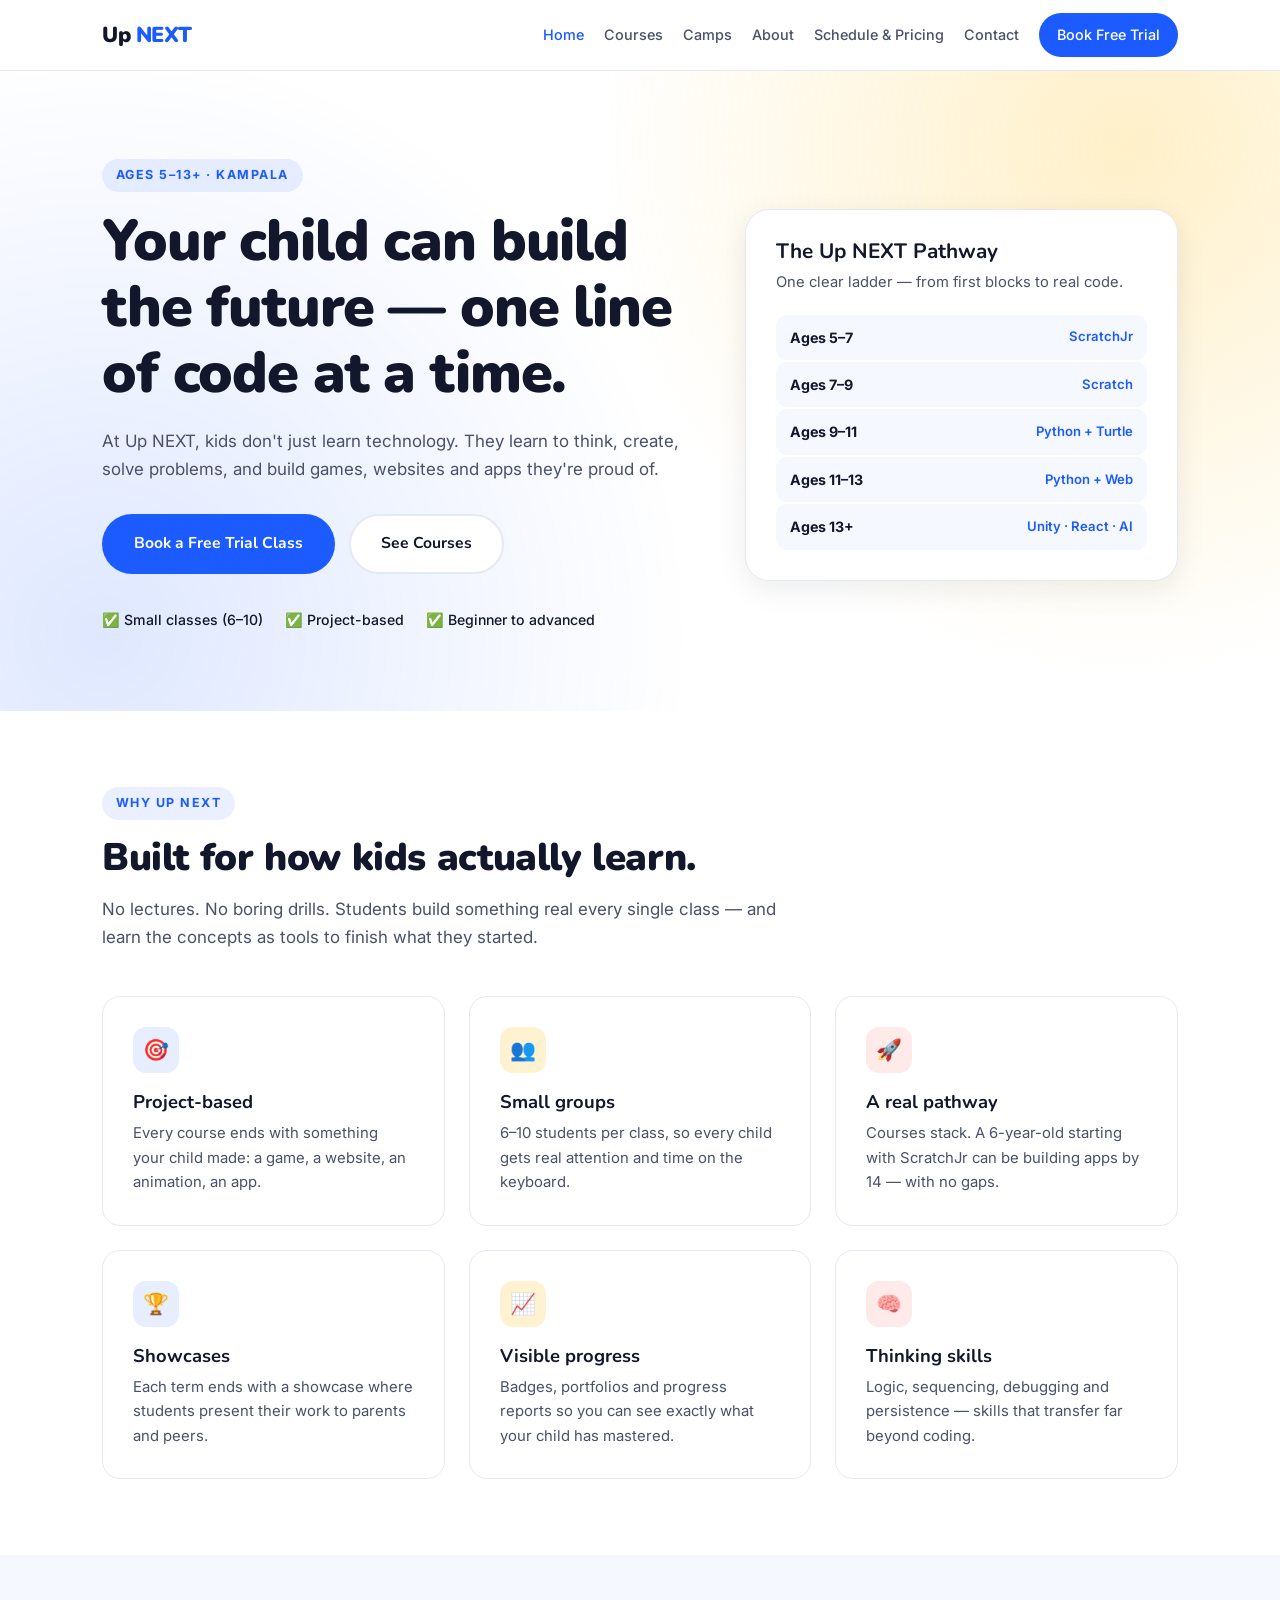
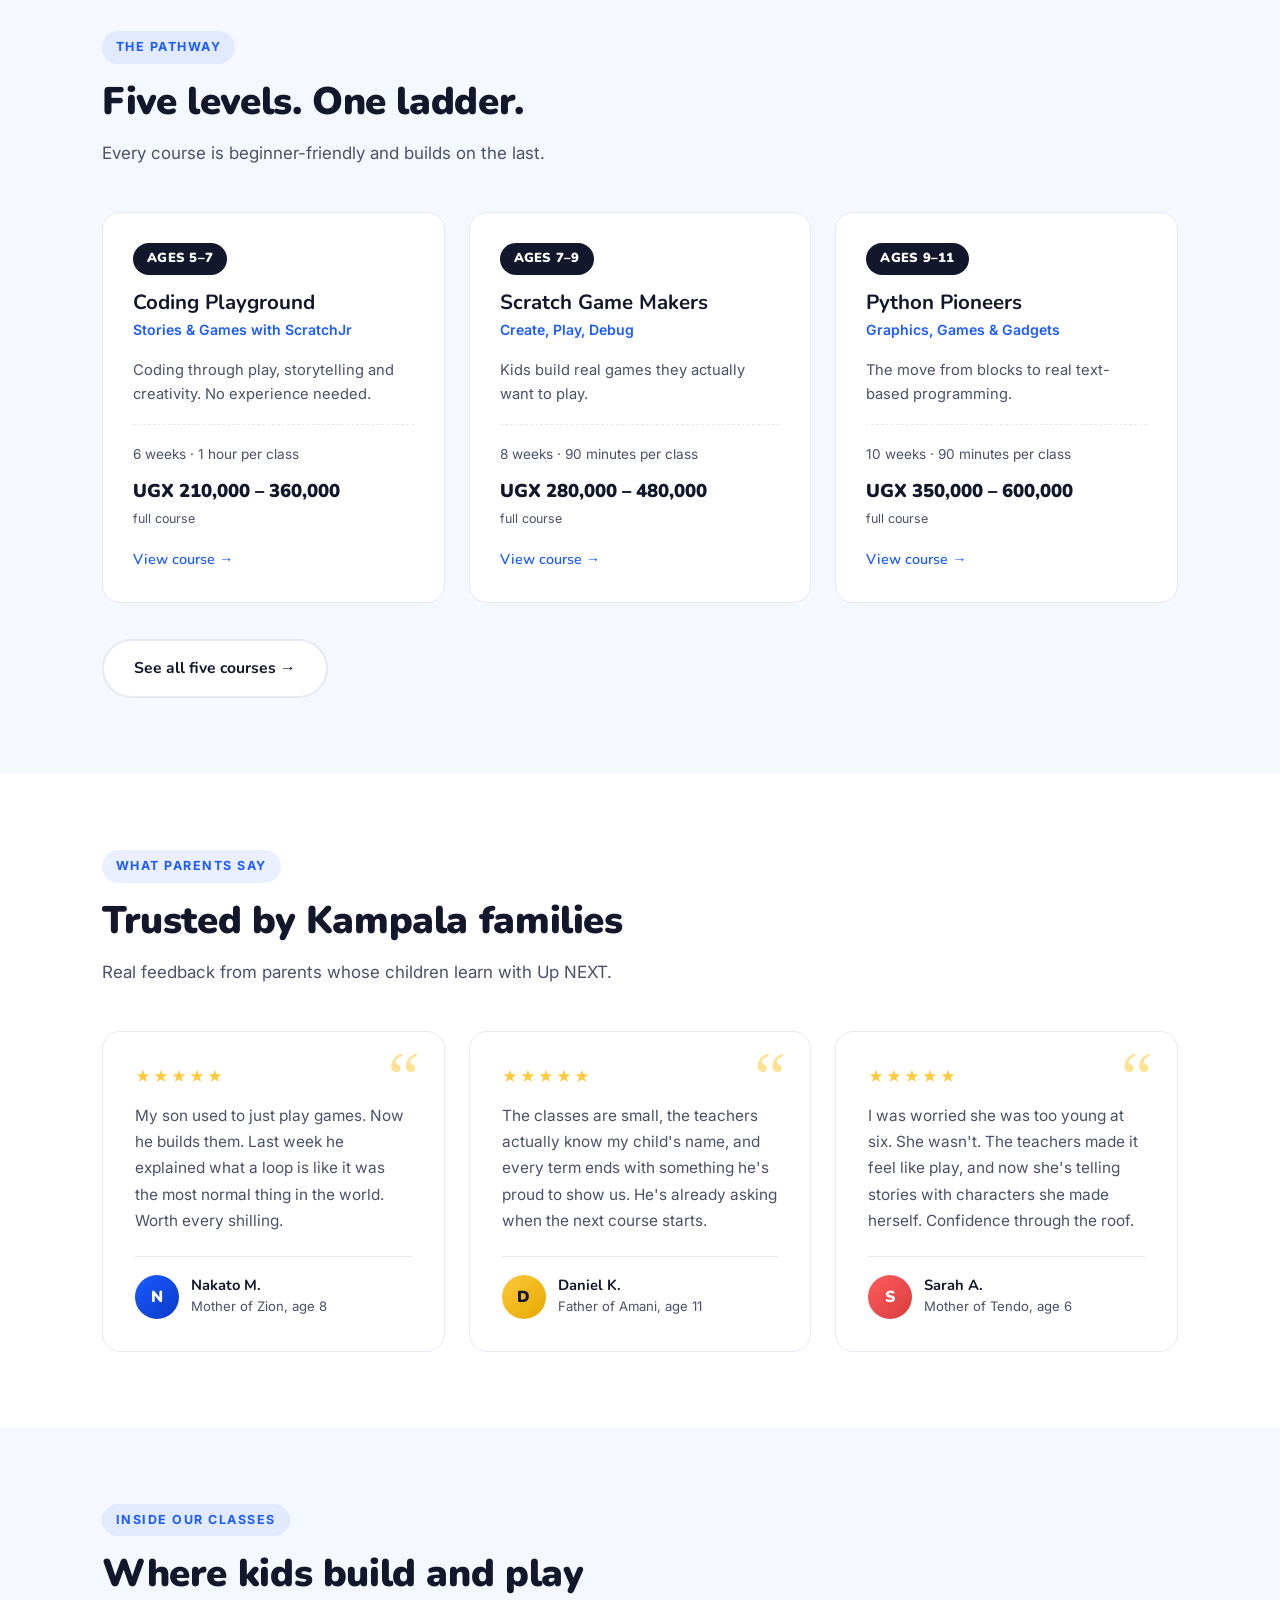
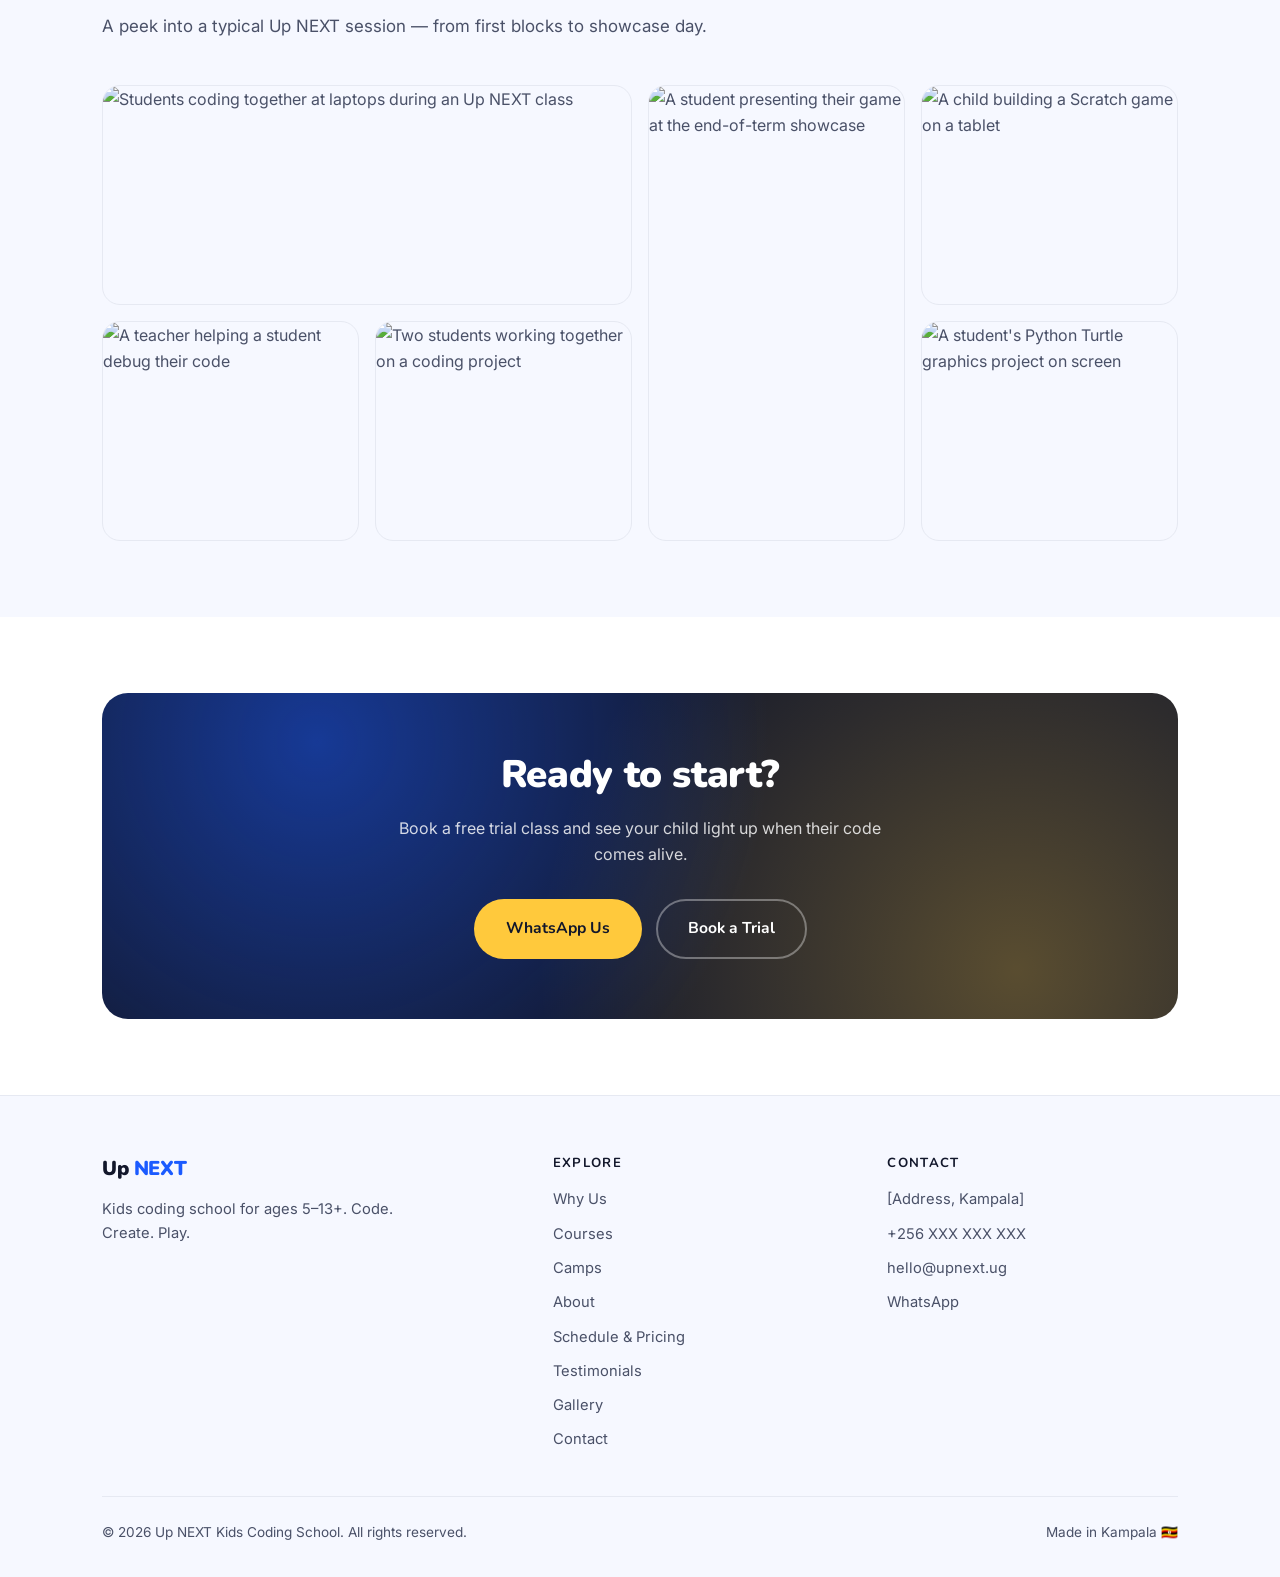
==== index.html @ 72ce0f62 "Initial commit — Up NEXT website" ====
<!DOCTYPE html>
<html lang="en">
<head>
<meta charset="UTF-8" />
<meta name="viewport" content="width=device-width, initial-scale=1.0" />
<title>Up NEXT — Kids Coding School | Code. Create. Play.</title>
<meta name="description" content="Up NEXT teaches kids ages 5–13+ to code. Small classes, project-based learning, from ScratchJr to Python, web and AI. Book a free trial class in Kampala." />
<link rel="canonical" href="https://upnext.ug/" />

<meta property="og:title" content="Up NEXT — Kids Coding School" />
<meta property="og:description" content="Kids ages 5–13+ learn to build games, websites and apps. Small classes. Free trial class." />
<meta property="og:type" content="website" />
<meta property="og:url" content="https://upnext.ug/" />
<meta property="og:image" content="https://upnext.ug/assets/preview.jpg" />

<link rel="preconnect" href="https://fonts.googleapis.com" />
<link rel="preconnect" href="https://fonts.gstatic.com" crossorigin />
<link href="https://fonts.googleapis.com/css2?family=Nunito:wght@400;700;900&family=Inter:wght@400;500;600&display=swap" rel="stylesheet" />
<link rel="stylesheet" href="assets/styles.css" />
</head>
<body>

<header>
  <div class="wrap nav">
    <a href="index.html" class="brand">Up <span>NEXT</span></a>
    <button class="burger" id="burger" aria-label="Menu" aria-expanded="false">
      <span></span><span></span><span></span>
    </button>
    <nav class="nav-links" id="navLinks">
      <a href="index.html">Home</a>
      <a href="courses.html">Courses</a>
      <a href="camps.html">Camps</a>
      <a href="about.html">About</a>
      <a href="schedule.html">Schedule &amp; Pricing</a>
      <a href="contact.html">Contact</a>
      <a href="contact.html" class="nav-cta">Book Free Trial</a>
    </nav>
  </div>
</header>

<!-- ==================== HERO ==================== -->
<div class="hero">
  <div class="wrap hero-grid">
    <div>
      <span class="eyebrow">Ages 5–13+ · Kampala</span>
      <h1>Your child can build the future — one line of code at a time.</h1>
      <p class="lead">
        At Up NEXT, kids don't just learn technology. They learn to think, create,
        solve problems, and build games, websites and apps they're proud of.
      </p>
      <div class="btns">
        <a href="contact.html" class="btn btn-primary">Book a Free Trial Class</a>
        <a href="courses.html" class="btn btn-ghost">See Courses</a>
      </div>
      <div class="hero-badges">
        <div>✅ Small classes (6–10)</div>
        <div>✅ Project-based</div>
        <div>✅ Beginner to advanced</div>
      </div>
    </div>

    <div class="hero-card">
      <h3>The Up NEXT Pathway</h3>
      <p>One clear ladder — from first blocks to real code.</p>
      <ul class="ladder">
        <li><b>Ages 5–7</b> <em>ScratchJr</em></li>
        <li><b>Ages 7–9</b> <em>Scratch</em></li>
        <li><b>Ages 9–11</b> <em>Python + Turtle</em></li>
        <li><b>Ages 11–13</b> <em>Python + Web</em></li>
        <li><b>Ages 13+</b> <em>Unity · React · AI</em></li>
      </ul>
    </div>
  </div>
</div>

<!-- ==================== WHY ==================== -->
<section id="why">
  <div class="wrap">
    <span class="eyebrow">Why Up NEXT</span>
    <h2>Built for how kids actually learn.</h2>
    <p class="lead" style="margin-top:16px">
      No lectures. No boring drills. Students build something real every single class —
      and learn the concepts as tools to finish what they started.
    </p>

    <div class="grid-3">
      <div class="card">
        <div class="icon">🎯</div>
        <h3>Project-based</h3>
        <p>Every course ends with something your child made: a game, a website, an animation, an app.</p>
      </div>
      <div class="card">
        <div class="icon y">👥</div>
        <h3>Small groups</h3>
        <p>6–10 students per class, so every child gets real attention and time on the keyboard.</p>
      </div>
      <div class="card">
        <div class="icon c">🚀</div>
        <h3>A real pathway</h3>
        <p>Courses stack. A 6-year-old starting with ScratchJr can be building apps by 14 — with no gaps.</p>
      </div>
      <div class="card">
        <div class="icon">🏆</div>
        <h3>Showcases</h3>
        <p>Each term ends with a showcase where students present their work to parents and peers.</p>
      </div>
      <div class="card">
        <div class="icon y">📈</div>
        <h3>Visible progress</h3>
        <p>Badges, portfolios and progress reports so you can see exactly what your child has mastered.</p>
      </div>
      <div class="card">
        <div class="icon c">🧠</div>
        <h3>Thinking skills</h3>
        <p>Logic, sequencing, debugging and persistence — skills that transfer far beyond coding.</p>
      </div>
    </div>
  </div>
</section>

<!-- ==================== PATHWAY PREVIEW ==================== -->
<section class="soft">
  <div class="wrap">
    <span class="eyebrow">The Pathway</span>
    <h2>Five levels. One ladder.</h2>
    <p class="lead" style="margin-top:16px">
      Every course is beginner-friendly and builds on the last.
    </p>

    <div class="grid-3">
      <div class="course">
        <span class="age-tag">AGES 5–7</span>
        <h3>Coding Playground</h3>
        <p class="sub">Stories &amp; Games with ScratchJr</p>
        <p style="font-size:.92rem">Coding through play, storytelling and creativity. No experience needed.</p>
        <div class="meta">
          6 weeks · 1 hour per class
          <div class="price">UGX 210,000 – 360,000 <small>full course</small></div>
        </div>
        <a href="courses/coding-playground.html" class="course-link">View course →</a>
      </div>

      <div class="course">
        <span class="age-tag">AGES 7–9</span>
        <h3>Scratch Game Makers</h3>
        <p class="sub">Create, Play, Debug</p>
        <p style="font-size:.92rem">Kids build real games they actually want to play.</p>
        <div class="meta">
          8 weeks · 90 minutes per class
          <div class="price">UGX 280,000 – 480,000 <small>full course</small></div>
        </div>
        <a href="courses/scratch-game-makers.html" class="course-link">View course →</a>
      </div>

      <div class="course">
        <span class="age-tag">AGES 9–11</span>
        <h3>Python Pioneers</h3>
        <p class="sub">Graphics, Games &amp; Gadgets</p>
        <p style="font-size:.92rem">The move from blocks to real text-based programming.</p>
        <div class="meta">
          10 weeks · 90 minutes per class
          <div class="price">UGX 350,000 – 600,000 <small>full course</small></div>
        </div>
        <a href="courses/python-pioneers.html" class="course-link">View course →</a>
      </div>
    </div>

    <p style="margin-top:36px">
      <a href="courses.html" class="btn btn-ghost">See all five courses →</a>
    </p>
  </div>
</section>

<!-- ==================== TESTIMONIALS ==================== -->
<section id="testimonials">
  <div class="wrap">
    <span class="eyebrow">What parents say</span>
    <h2>Trusted by Kampala families</h2>
    <p class="lead" style="margin-top:16px">
      Real feedback from parents whose children learn with Up NEXT.
    </p>

    <div class="testimonials-grid">

      <div class="testimonial">
        <div class="stars">★★★★★</div>
        <blockquote>
          My son used to just play games. Now he builds them. Last week he
          explained what a loop is like it was the most normal thing in the
          world. Worth every shilling.
        </blockquote>
        <div class="testimonial-author">
          <div class="author-avatar">N</div>
          <div>
            <div class="author-name">Nakato M.</div>
            <div class="author-role">Mother of Zion, age 8</div>
          </div>
        </div>
      </div>

      <div class="testimonial">
        <div class="stars">★★★★★</div>
        <blockquote>
          The classes are small, the teachers actually know my child's name,
          and every term ends with something he's proud to show us. He's
          already asking when the next course starts.
        </blockquote>
        <div class="testimonial-author">
          <div class="author-avatar y">D</div>
          <div>
            <div class="author-name">Daniel K.</div>
            <div class="author-role">Father of Amani, age 11</div>
          </div>
        </div>
      </div>

      <div class="testimonial">
        <div class="stars">★★★★★</div>
        <blockquote>
          I was worried she was too young at six. She wasn't. The teachers
          made it feel like play, and now she's telling stories with
          characters she made herself. Confidence through the roof.
        </blockquote>
        <div class="testimonial-author">
          <div class="author-avatar c">S</div>
          <div>
            <div class="author-name">Sarah A.</div>
            <div class="author-role">Mother of Tendo, age 6</div>
          </div>
        </div>
      </div>

    </div>
  </div>
</section>

<!-- ==================== GALLERY ==================== -->
<section id="gallery" class="soft">
  <div class="wrap">
    <span class="eyebrow">Inside our classes</span>
    <h2>Where kids build and play</h2>
    <p class="lead" style="margin-top:16px">
      A peek into a typical Up NEXT session — from first blocks to showcase day.
    </p>

    <div class="gallery">

      <div class="gallery-item wide">
        <img src="assets/gallery/class-01.jpg"
             alt="Students coding together at laptops during an Up NEXT class"
             loading="lazy" />
        <div class="gallery-caption">Saturday Python Pioneers class</div>
      </div>

      <div class="gallery-item tall">
        <img src="assets/gallery/showcase-01.jpg"
             alt="A student presenting their game at the end-of-term showcase"
             loading="lazy" />
        <div class="gallery-caption">Showcase day</div>
      </div>

      <div class="gallery-item">
        <img src="assets/gallery/scratch-01.jpg"
             alt="A child building a Scratch game on a tablet"
             loading="lazy" />
        <div class="gallery-caption">Scratch Game Makers</div>
      </div>

      <div class="gallery-item">
        <img src="assets/gallery/teacher-01.jpg"
             alt="A teacher helping a student debug their code"
             loading="lazy" />
        <div class="gallery-caption">One-on-one help</div>
      </div>

      <div class="gallery-item">
        <img src="assets/gallery/team-01.jpg"
             alt="Two students working together on a coding project"
             loading="lazy" />
        <div class="gallery-caption">Pair programming</div>
      </div>

      <div class="gallery-item">
        <img src="assets/gallery/python-01.jpg"
             alt="A student's Python Turtle graphics project on screen"
             loading="lazy" />
        <div class="gallery-caption">Student Turtle art</div>
      </div>

    </div>
  </div>
</section>

<!-- ==================== CTA ==================== -->
<section>
  <div class="wrap">
    <div class="cta">
      <h2>Ready to start?</h2>
      <p>Book a free trial class and see your child light up when their code comes alive.</p>
      <div class="btns">
        <a href="https://wa.me/256XXXXXXXXX" class="btn btn-primary">WhatsApp Us</a>
        <a href="contact.html" class="btn btn-ghost">Book a Trial</a>
      </div>
    </div>
  </div>
</section>

<!-- ==================== FOOTER ==================== -->
<footer>
  <div class="wrap">
    <div class="foot-grid">
      <div>
        <a href="index.html" class="brand" style="font-size:1.25rem">Up <span>NEXT</span></a>
        <p style="margin-top:14px;font-size:.92rem;max-width:34ch">
          Kids coding school for ages 5–13+. Code. Create. Play.
        </p>
      </div>
      <div>
        <h4>Explore</h4>
        <ul>
          <li><a href="index.html#why">Why Us</a></li>
          <li><a href="courses.html">Courses</a></li>
          <li><a href="camps.html">Camps</a></li>
          <li><a href="about.html">About</a></li>
          <li><a href="schedule.html">Schedule &amp; Pricing</a></li>
          <li><a href="index.html#testimonials">Testimonials</a></li>
          <li><a href="index.html#gallery">Gallery</a></li>
          <li><a href="contact.html">Contact</a></li>
        </ul>
      </div>
      <div>
        <h4>Contact</h4>
        <ul>
          <li>[Address, Kampala]</li>
          <li><a href="tel:+256XXXXXXXXX">+256 XXX XXX XXX</a></li>
          <li><a href="mailto:hello@upnext.ug">hello@upnext.ug</a></li>
          <li><a href="https://wa.me/256XXXXXXXXX">WhatsApp</a></li>
        </ul>
      </div>
    </div>
    <div class="foot-bottom">
      <span>© <span id="year"></span> Up NEXT Kids Coding School. All rights reserved.</span>
      <span>Made in Kampala 🇺🇬</span>
    </div>
  </div>
</footer>

<script src="assets/script.js"></script>
</body>
</html>
---- assets/styles.css ----
/* ============================================================
   Up NEXT — Kids Coding School
   Master stylesheet
   ============================================================ */

:root{
  --blue:#1B5BFF;
  --blue-dark:#0B3AC7;
  --yellow:#FFC93C;
  --coral:#FF5C5C;
  --ink:#12172B;
  --body:#4A5168;
  --line:#E6E9F2;
  --bg:#FFFFFF;
  --bg-soft:#F6F8FF;
  --radius:18px;
  --shadow:0 8px 30px rgba(18,23,43,.08);
  --max:1120px;
}

*{box-sizing:border-box;margin:0;padding:0}
html{scroll-behavior:smooth}
body{
  font-family:'Inter',system-ui,-apple-system,"Segoe UI",sans-serif;
  color:var(--body);background:var(--bg);line-height:1.65;
  -webkit-font-smoothing:antialiased;
}
h1,h2,h3,h4,.brand{font-family:'Nunito',system-ui,sans-serif;color:var(--ink);line-height:1.15}
h1{font-size:clamp(2.1rem,5.5vw,3.6rem);font-weight:900;letter-spacing:-.02em}
h2{font-size:clamp(1.6rem,3.6vw,2.4rem);font-weight:900;letter-spacing:-.01em}
h3{font-size:1.15rem;font-weight:700}
a{color:var(--blue);text-decoration:none}
a:hover{text-decoration:underline}
img{max-width:100%;display:block}
code{
  font-family:ui-monospace,SFMono-Regular,Menlo,monospace;font-size:.9em;
  background:rgba(27,91,255,.08);padding:2px 6px;border-radius:5px;
  color:var(--blue-dark);
}

.wrap{max-width:var(--max);margin:0 auto;padding:0 22px}
section{padding:76px 0}
.soft{background:var(--bg-soft)}

.eyebrow{
  display:inline-block;font-size:.78rem;font-weight:700;letter-spacing:.12em;
  text-transform:uppercase;color:var(--blue);background:rgba(27,91,255,.09);
  padding:6px 14px;border-radius:999px;margin-bottom:16px;
}
.lead{font-size:1.06rem;max-width:62ch}
.center{text-align:center}
.center .lead{margin-left:auto;margin-right:auto}

/* ============================================================
   Header / Nav
   ============================================================ */
header{
  position:sticky;top:0;z-index:50;background:rgba(255,255,255,.92);
  backdrop-filter:blur(12px);border-bottom:1px solid var(--line);
}
.nav{display:flex;align-items:center;justify-content:space-between;height:70px}
.brand{font-size:1.35rem;font-weight:900;color:var(--ink);letter-spacing:-.02em}
.brand span{color:var(--blue)}
.nav-links{display:flex;gap:20px;align-items:center}
.nav-links a{color:var(--body);font-size:.9rem;font-weight:500;white-space:nowrap}
.nav-links a:hover,.nav-links a.active{color:var(--blue);text-decoration:none}
.nav-cta{
  background:var(--blue);color:#fff !important;padding:10px 18px;
  border-radius:999px;font-weight:600;font-size:.88rem;
}
.nav-cta:hover{background:var(--blue-dark);text-decoration:none}

.burger{display:none;background:none;border:0;cursor:pointer;padding:8px}
.burger span{
  display:block;width:24px;height:2.5px;background:var(--ink);
  border-radius:2px;margin:5px 0;transition:.25s;
}

@media(max-width:980px){
  .nav-links{
    position:absolute;top:70px;left:0;right:0;background:#fff;
    flex-direction:column;gap:0;padding:8px 22px 20px;
    border-bottom:1px solid var(--line);display:none;align-items:flex-start;
  }
  .nav-links.open{display:flex}
  .nav-links a{
    padding:12px 0;width:100%;border-bottom:1px solid var(--line);
    font-size:1rem;white-space:normal;
  }
  .nav-links a:last-child{border-bottom:0}
  .nav-cta{margin-top:14px;text-align:center;border-bottom:0 !important;display:block}
  .burger{display:block}
}

/* ============================================================
   Hero
   ============================================================ */
.hero{
  background:
    radial-gradient(circle at 88% 12%, rgba(255,201,60,.28), transparent 42%),
    radial-gradient(circle at 8% 88%, rgba(27,91,255,.14), transparent 45%),
    #fff;
  padding:88px 0 80px;
}
.hero-grid{display:grid;grid-template-columns:1.15fr .85fr;gap:56px;align-items:center}
@media(max-width:900px){.hero-grid{grid-template-columns:1fr;gap:40px}}
.hero p.lead{margin:22px 0 30px}
.btns{display:flex;gap:14px;flex-wrap:wrap}
.btn{
  display:inline-block;padding:15px 30px;border-radius:999px;font-weight:700;
  font-size:.98rem;font-family:'Nunito',sans-serif;transition:.2s;
  border:2px solid transparent;cursor:pointer;
}
.btn-primary{background:var(--blue);color:#fff}
.btn-primary:hover{background:var(--blue-dark);text-decoration:none;transform:translateY(-2px)}
.btn-ghost{border-color:var(--line);color:var(--ink);background:#fff}
.btn-ghost:hover{border-color:var(--blue);color:var(--blue);text-decoration:none}
.btn-block{display:block;width:100%;text-align:center}

.hero-badges{
  display:flex;gap:22px;flex-wrap:wrap;margin-top:34px;
  font-size:.88rem;font-weight:500;color:var(--ink);
}
.hero-badges div{display:flex;align-items:center;gap:8px}

.hero-card{
  background:#fff;border-radius:24px;padding:30px;box-shadow:var(--shadow);
  border:1px solid var(--line);
}
.hero-card h3{margin-bottom:6px;font-size:1.3rem}
.hero-card p{font-size:.92rem;margin-bottom:20px}
.ladder{list-style:none;display:flex;flex-direction:column;gap:2px}
.ladder li{
  display:flex;justify-content:space-between;align-items:center;
  padding:11px 14px;border-radius:11px;font-size:.89rem;background:var(--bg-soft);
}
.ladder li b{color:var(--ink);font-weight:700}
.ladder li em{font-style:normal;color:var(--blue);font-weight:600;font-size:.82rem}

/* ============================================================
   Grids & generic cards
   ============================================================ */
.grid-3{display:grid;grid-template-columns:repeat(3,1fr);gap:24px;margin-top:44px}
.grid-2{display:grid;grid-template-columns:repeat(2,1fr);gap:24px;margin-top:44px}
@media(max-width:900px){.grid-3,.grid-2{grid-template-columns:1fr}}

.card{
  background:#fff;border:1px solid var(--line);border-radius:var(--radius);
  padding:30px;transition:.22s;
}
.card:hover{transform:translateY(-4px);box-shadow:var(--shadow);border-color:transparent}
.icon{
  width:46px;height:46px;border-radius:13px;display:grid;place-items:center;
  font-size:1.3rem;margin-bottom:18px;background:rgba(27,91,255,.1);
}
.icon.y{background:rgba(255,201,60,.24)}
.icon.c{background:rgba(255,92,92,.13)}
.card h3{margin-bottom:9px}
.card p{font-size:.93rem}

/* ============================================================
   Course cards
   ============================================================ */
.course{
  background:#fff;border:1px solid var(--line);border-radius:var(--radius);
  padding:30px;display:flex;flex-direction:column;transition:.22s;
}
.course:hover{box-shadow:var(--shadow);border-color:transparent;transform:translateY(-4px)}
.age-tag{
  align-self:flex-start;font-family:'Nunito',sans-serif;font-weight:900;
  font-size:.82rem;background:var(--ink);color:#fff;padding:5px 14px;
  border-radius:999px;margin-bottom:16px;letter-spacing:.02em;
}
.course h3{font-size:1.28rem;margin-bottom:4px}
.course .sub{font-size:.88rem;color:var(--blue);font-weight:600;margin-bottom:16px}
.course ul{
  list-style:none;font-size:.9rem;margin:14px 0 0;
  display:flex;flex-direction:column;gap:7px;
}
.course ul li{position:relative;padding-left:20px}
.course ul li::before{
  content:"";position:absolute;left:0;top:.62em;width:7px;height:7px;
  border-radius:50%;background:var(--yellow);
}
.meta{
  font-size:.85rem;color:var(--body);margin-top:18px;
  padding-top:18px;border-top:1px dashed var(--line);
}
.price{
  font-family:'Nunito',sans-serif;font-weight:900;font-size:1.16rem;
  color:var(--ink);margin-top:10px;
}
.price small{
  display:block;font-family:'Inter',sans-serif;font-weight:400;
  font-size:.78rem;color:var(--body);margin-top:3px;
}
.course-link{
  display:inline-block;margin-top:18px;font-weight:600;font-size:.9rem;
  font-family:'Nunito',sans-serif;
}

/* ============================================================
   Tables
   ============================================================ */
.table-wrap{
  overflow-x:auto;margin-top:36px;border-radius:var(--radius);
  border:1px solid var(--line);background:#fff;
}
table{width:100%;border-collapse:collapse;font-size:.92rem;min-width:520px}
th,td{text-align:left;padding:15px 20px;border-bottom:1px solid var(--line)}
th{
  background:var(--bg-soft);font-family:'Nunito',sans-serif;font-weight:700;
  color:var(--ink);font-size:.85rem;text-transform:uppercase;letter-spacing:.05em;
}
tr:last-child td{border-bottom:0}
td strong{color:var(--ink);font-weight:600}

/* ============================================================
   FAQ
   ============================================================ */
.faq{max-width:820px;margin:40px auto 0}
details{
  background:#fff;border:1px solid var(--line);border-radius:14px;
  margin-bottom:12px;overflow:hidden;
}
summary{
  padding:20px 24px;cursor:pointer;font-weight:600;color:var(--ink);
  font-size:.98rem;list-style:none;display:flex;justify-content:space-between;
  align-items:center;gap:16px;
}
summary::-webkit-details-marker{display:none}
summary::after{
  content:"+";font-size:1.5rem;color:var(--blue);font-weight:400;
  line-height:1;flex-shrink:0;
}
details[open] summary::after{content:"–"}
details[open] summary{border-bottom:1px solid var(--line)}
details p{padding:18px 24px 22px;font-size:.93rem}

/* ============================================================
   Forms
   ============================================================ */
.form-card{
  background:#fff;border:1px solid var(--line);border-radius:var(--radius);
  padding:36px;box-shadow:var(--shadow);
}
.field{margin-bottom:20px}
.field label{
  display:block;font-size:.88rem;font-weight:600;color:var(--ink);margin-bottom:7px;
}
.field label .req{color:var(--coral)}
.field input,.field select,.field textarea{
  width:100%;padding:13px 16px;border:1.5px solid var(--line);
  border-radius:11px;font-family:inherit;font-size:.95rem;color:var(--ink);
  background:#fff;transition:.18s;
}
.field input:focus,.field select:focus,.field textarea:focus{
  outline:none;border-color:var(--blue);box-shadow:0 0 0 4px rgba(27,91,255,.1);
}
.field textarea{resize:vertical;min-height:120px}
.field-row{display:grid;grid-template-columns:1fr 1fr;gap:20px}
@media(max-width:640px){.field-row{grid-template-columns:1fr;gap:0}}
.hint{font-size:.82rem;color:var(--body);margin-top:6px}
.hp{position:absolute;left:-9999px;opacity:0;height:0;width:0}

.form-note{
  font-size:.85rem;margin-top:18px;padding:14px 18px;border-radius:11px;
  background:var(--bg-soft);border:1px solid var(--line);
}
.form-status{
  display:none;padding:14px 18px;border-radius:11px;margin-bottom:20px;
  font-size:.92rem;font-weight:500;line-height:1.55;
}
.form-status.ok{
  display:block;background:rgba(27,91,255,.08);
  border:1px solid rgba(27,91,255,.25);color:var(--blue-dark);
}
.form-status.err{
  display:block;background:rgba(255,92,92,.09);
  border:1px solid rgba(255,92,92,.3);color:#B3261E;
}

/* Radio cards (booking form) */
.radio-row{display:grid;grid-template-columns:1fr 1fr;gap:12px}
@media(max-width:520px){.radio-row{grid-template-columns:1fr}}
.radio-card{position:relative;display:block;cursor:pointer}
.radio-card input{position:absolute;opacity:0;pointer-events:none}
.rc-inner{
  border:1.5px solid var(--line);border-radius:12px;padding:16px 18px;
  transition:.18s;background:#fff;height:100%;
}
.radio-card input:checked + .rc-inner{
  border-color:var(--blue);background:rgba(27,91,255,.05);
  box-shadow:0 0 0 3px rgba(27,91,255,.1);
}
.radio-card input:focus-visible + .rc-inner{
  outline:2px solid var(--blue);outline-offset:2px;
}
.rc-title{
  font-family:'Nunito',sans-serif;font-weight:700;color:var(--ink);
  font-size:.95rem;display:block;
}
.rc-sub{font-size:.82rem;color:var(--body);display:block;margin-top:3px}

/* Consent checkboxes */
.consent{
  display:flex;gap:12px;align-items:flex-start;
  font-size:.88rem;line-height:1.55;font-weight:400;color:var(--body);
}
.consent input{
  width:auto;margin-top:3px;flex-shrink:0;
  accent-color:var(--blue);transform:scale(1.15);
}

/* Summary lists in sidebar */
.summary-list{
  list-style:none;font-size:.9rem;
  display:flex;flex-direction:column;gap:10px;margin-top:14px;
}
.summary-list li{
  display:flex;justify-content:space-between;gap:14px;
  padding-bottom:10px;border-bottom:1px dashed var(--line);
}
.summary-list li:last-child{border-bottom:0;padding-bottom:0}
.summary-list strong{color:var(--ink);font-weight:600;text-align:right}

/* ============================================================
   CTA banner
   ============================================================ */
.cta{
  background:var(--ink);color:#fff;border-radius:26px;padding:60px 40px;
  text-align:center;
  background-image:
    radial-gradient(circle at 20% 15%, rgba(27,91,255,.5), transparent 50%),
    radial-gradient(circle at 85% 85%, rgba(255,201,60,.3), transparent 50%);
}
.cta h2{color:#fff}
.cta p{max-width:52ch;margin:18px auto 32px;color:rgba(255,255,255,.82)}
.cta .btn-primary{background:var(--yellow);color:var(--ink)}
.cta .btn-primary:hover{background:#fff}
.cta .btn-ghost{background:transparent;border-color:rgba(255,255,255,.35);color:#fff}
.cta .btn-ghost:hover{border-color:#fff;background:rgba(255,255,255,.08)}
.cta .btns{justify-content:center}

/* ============================================================
   Page hero (inner pages)
   ============================================================ */
.page-hero{
  padding:64px 0 20px;
  background:
    radial-gradient(circle at 90% 10%, rgba(255,201,60,.22), transparent 45%),
    #fff;
}
.page-hero p.lead{margin-top:16px}
.crumbs{font-size:.85rem;margin-bottom:18px}
.crumbs a{color:var(--body)}
.crumbs span{color:var(--line);margin:0 8px}

/* ============================================================
   Footer
   ============================================================ */
footer{background:var(--bg-soft);padding:60px 0 34px;border-top:1px solid var(--line)}
.foot-grid{display:grid;grid-template-columns:1.4fr 1fr 1fr;gap:44px}
@media(max-width:800px){.foot-grid{grid-template-columns:1fr;gap:32px}}
footer h4{
  font-family:'Nunito',sans-serif;font-size:.82rem;text-transform:uppercase;
  letter-spacing:.1em;color:var(--ink);margin-bottom:16px;
}
footer ul{list-style:none;display:flex;flex-direction:column;gap:10px;font-size:.92rem}
footer a{color:var(--body)}
.foot-bottom{
  margin-top:44px;padding-top:24px;border-top:1px solid var(--line);
  display:flex;justify-content:space-between;gap:16px;flex-wrap:wrap;
  font-size:.85rem;
}

/* ============================================================
   Testimonials
   ============================================================ */
.testimonials-grid{
  display:grid;grid-template-columns:repeat(3,1fr);gap:24px;margin-top:44px;
}
@media(max-width:900px){.testimonials-grid{grid-template-columns:1fr}}

.testimonial{
  background:#fff;border:1px solid var(--line);border-radius:var(--radius);
  padding:32px;position:relative;transition:.22s;
}
.testimonial:hover{
  transform:translateY(-4px);box-shadow:var(--shadow);border-color:transparent;
}
.testimonial::before{
  content:"\201C";font-family:Georgia,"Times New Roman",serif;font-size:4.5rem;
  line-height:1;color:var(--yellow);position:absolute;top:10px;right:24px;
  opacity:.55;
}
.stars{color:var(--yellow);font-size:.95rem;letter-spacing:2px;margin-bottom:14px}
.testimonial blockquote{
  font-size:.96rem;color:var(--body);line-height:1.7;margin-bottom:22px;
  font-style:normal;position:relative;z-index:1;
}
.testimonial-author{
  display:flex;align-items:center;gap:12px;padding-top:18px;
  border-top:1px solid var(--line);
}
.author-avatar{
  width:44px;height:44px;border-radius:50%;
  background:linear-gradient(135deg,var(--blue),var(--blue-dark));
  color:#fff;display:grid;place-items:center;flex-shrink:0;
  font-family:'Nunito',sans-serif;font-weight:900;font-size:1rem;
}
.author-avatar.y{background:linear-gradient(135deg,var(--yellow),#E5A800);color:var(--ink)}
.author-avatar.c{background:linear-gradient(135deg,var(--coral),#D63D3D)}
.author-name{
  font-family:'Nunito',sans-serif;font-weight:700;color:var(--ink);
  font-size:.92rem;line-height:1.3;
}
.author-role{font-size:.82rem;color:var(--body)}

/* ============================================================
   Gallery
   ============================================================ */
.gallery{
  display:grid;grid-template-columns:repeat(4,1fr);
  grid-auto-rows:220px;gap:16px;margin-top:44px;
}
@media(max-width:900px){
  .gallery{grid-template-columns:repeat(2,1fr);grid-auto-rows:180px;gap:12px}
}
@media(max-width:520px){
  .gallery{grid-template-columns:1fr;grid-auto-rows:200px}
}
.gallery-item{
  position:relative;overflow:hidden;border-radius:var(--radius);
  background:var(--bg-soft);border:1px solid var(--line);
}
.gallery-item img{
  width:100%;height:100%;object-fit:cover;
  transition:transform .45s ease;display:block;
}
.gallery-item:hover img{transform:scale(1.06)}
.gallery-item::after{
  content:"";position:absolute;inset:0;pointer-events:none;
  background:linear-gradient(to top,rgba(18,23,43,.8),transparent 55%);
  opacity:0;transition:.3s;
}
.gallery-item:hover::after{opacity:1}
.gallery-caption{
  position:absolute;left:18px;right:18px;bottom:16px;color:#fff;z-index:2;
  font-family:'Nunito',sans-serif;font-weight:700;font-size:.92rem;
  opacity:0;transform:translateY(8px);transition:.3s;
}
.gallery-item:hover .gallery-caption{opacity:1;transform:translateY(0)}
.gallery-item.wide{grid-column:span 2}
.gallery-item.tall{grid-row:span 2}
@media(max-width:900px){.gallery-item.tall{grid-row:span 1}}
@media(max-width:520px){.gallery-item.wide{grid-column:span 1}}
.gallery-placeholder{
  display:grid;place-items:center;height:100%;padding:20px;text-align:center;
  font-size:.85rem;color:var(--body);
  background:repeating-linear-gradient(45deg,
    var(--bg-soft),var(--bg-soft) 10px,
    #EEF2FF 10px,#EEF2FF 20px);
}

/* ============================================================
   Camps
   ============================================================ */
.badge-strip{display:flex;gap:10px;flex-wrap:wrap;margin-top:22px}
.badge-strip span{
  font-size:.82rem;font-weight:600;color:var(--ink);
  background:#fff;border:1px solid var(--line);
  padding:7px 14px;border-radius:999px;
}

.timeline{margin-top:28px;display:flex;flex-direction:column}
.timeline-item{
  display:grid;grid-template-columns:96px 1fr;gap:22px;
  padding:16px 0;border-bottom:1px solid var(--line);
}
.timeline-item:last-child{border-bottom:0;padding-bottom:0}
.timeline-item:first-child{padding-top:0}
.timeline-time{
  font-family:'Nunito',sans-serif;font-weight:900;color:var(--blue);
  font-size:.88rem;padding-top:2px;letter-spacing:-.01em;
}
.timeline-body h4{
  font-family:'Nunito',sans-serif;font-weight:700;color:var(--ink);
  font-size:1rem;margin-bottom:3px;
}
.timeline-body p{font-size:.9rem;line-height:1.55}
@media(max-width:520px){
  .timeline-item{grid-template-columns:1fr;gap:3px;padding:14px 0}
  .timeline-time{
    font-size:.78rem;text-transform:uppercase;letter-spacing:.06em;
  }
}

.includes-grid{
  display:grid;grid-template-columns:repeat(auto-fit,minmax(230px,1fr));
  gap:14px;margin-top:36px;
}
.include{
  display:flex;align-items:flex-start;gap:12px;
  background:#fff;border:1px solid var(--line);border-radius:14px;
  padding:18px 20px;font-size:.92rem;line-height:1.5;
}
.include .tick{
  width:22px;height:22px;border-radius:50%;
  background:rgba(27,91,255,.12);color:var(--blue);
  display:grid;place-items:center;flex-shrink:0;
  font-size:.68rem;font-weight:900;margin-top:2px;
}

/* ============================================================
   About page
   ============================================================ */
.story{
  display:grid;grid-template-columns:1.1fr .9fr;gap:48px;
  align-items:center;margin-top:44px;
}
@media(max-width:900px){.story{grid-template-columns:1fr;gap:32px}}
.story-img{
  border-radius:var(--radius);overflow:hidden;
  border:1px solid var(--line);box-shadow:var(--shadow);
}
.story-img img{width:100%;height:100%;object-fit:cover;aspect-ratio:4/3}
.story-text p + p{margin-top:16px}
.story-text p{font-size:.98rem;line-height:1.75}

.philosophy{display:flex;flex-direction:column;margin-top:40px;max-width:820px}
.phil-item{
  display:grid;grid-template-columns:52px 1fr;gap:20px;
  padding:24px 0;border-bottom:1px solid var(--line);
}
.phil-item:last-child{border-bottom:0}
.phil-num{
  font-family:'Nunito',sans-serif;font-weight:900;font-size:1.5rem;
  color:var(--blue);opacity:.35;line-height:1;
}
.phil-item h3{margin-bottom:6px;font-size:1.05rem}
.phil-item p{font-size:.93rem;line-height:1.6}

.team-grid{
  display:grid;grid-template-columns:repeat(3,1fr);gap:24px;margin-top:44px;
}
@media(max-width:900px){.team-grid{grid-template-columns:1fr}}

.team-card{
  background:#fff;border:1px solid var(--line);border-radius:var(--radius);
  padding:32px;text-align:center;transition:.22s;
}
.team-card:hover{
  transform:translateY(-4px);box-shadow:var(--shadow);border-color:transparent;
}
.team-avatar{
  width:80px;height:80px;border-radius:50%;margin:0 auto 18px;
  display:grid;place-items:center;font-family:'Nunito',sans-serif;
  font-weight:900;font-size:1.6rem;color:#fff;
  background:linear-gradient(135deg,var(--blue),var(--blue-dark));
}
.team-avatar.y{background:linear-gradient(135deg,var(--yellow),#E5A800);color:var(--ink)}
.team-avatar.c{background:linear-gradient(135deg,var(--coral),#D63D3D)}
.team-card h3{font-size:1.05rem;margin-bottom:2px}
.team-role{font-size:.84rem;color:var(--blue);font-weight:600;margin-bottom:12px}
.team-card p{font-size:.9rem;line-height:1.6}
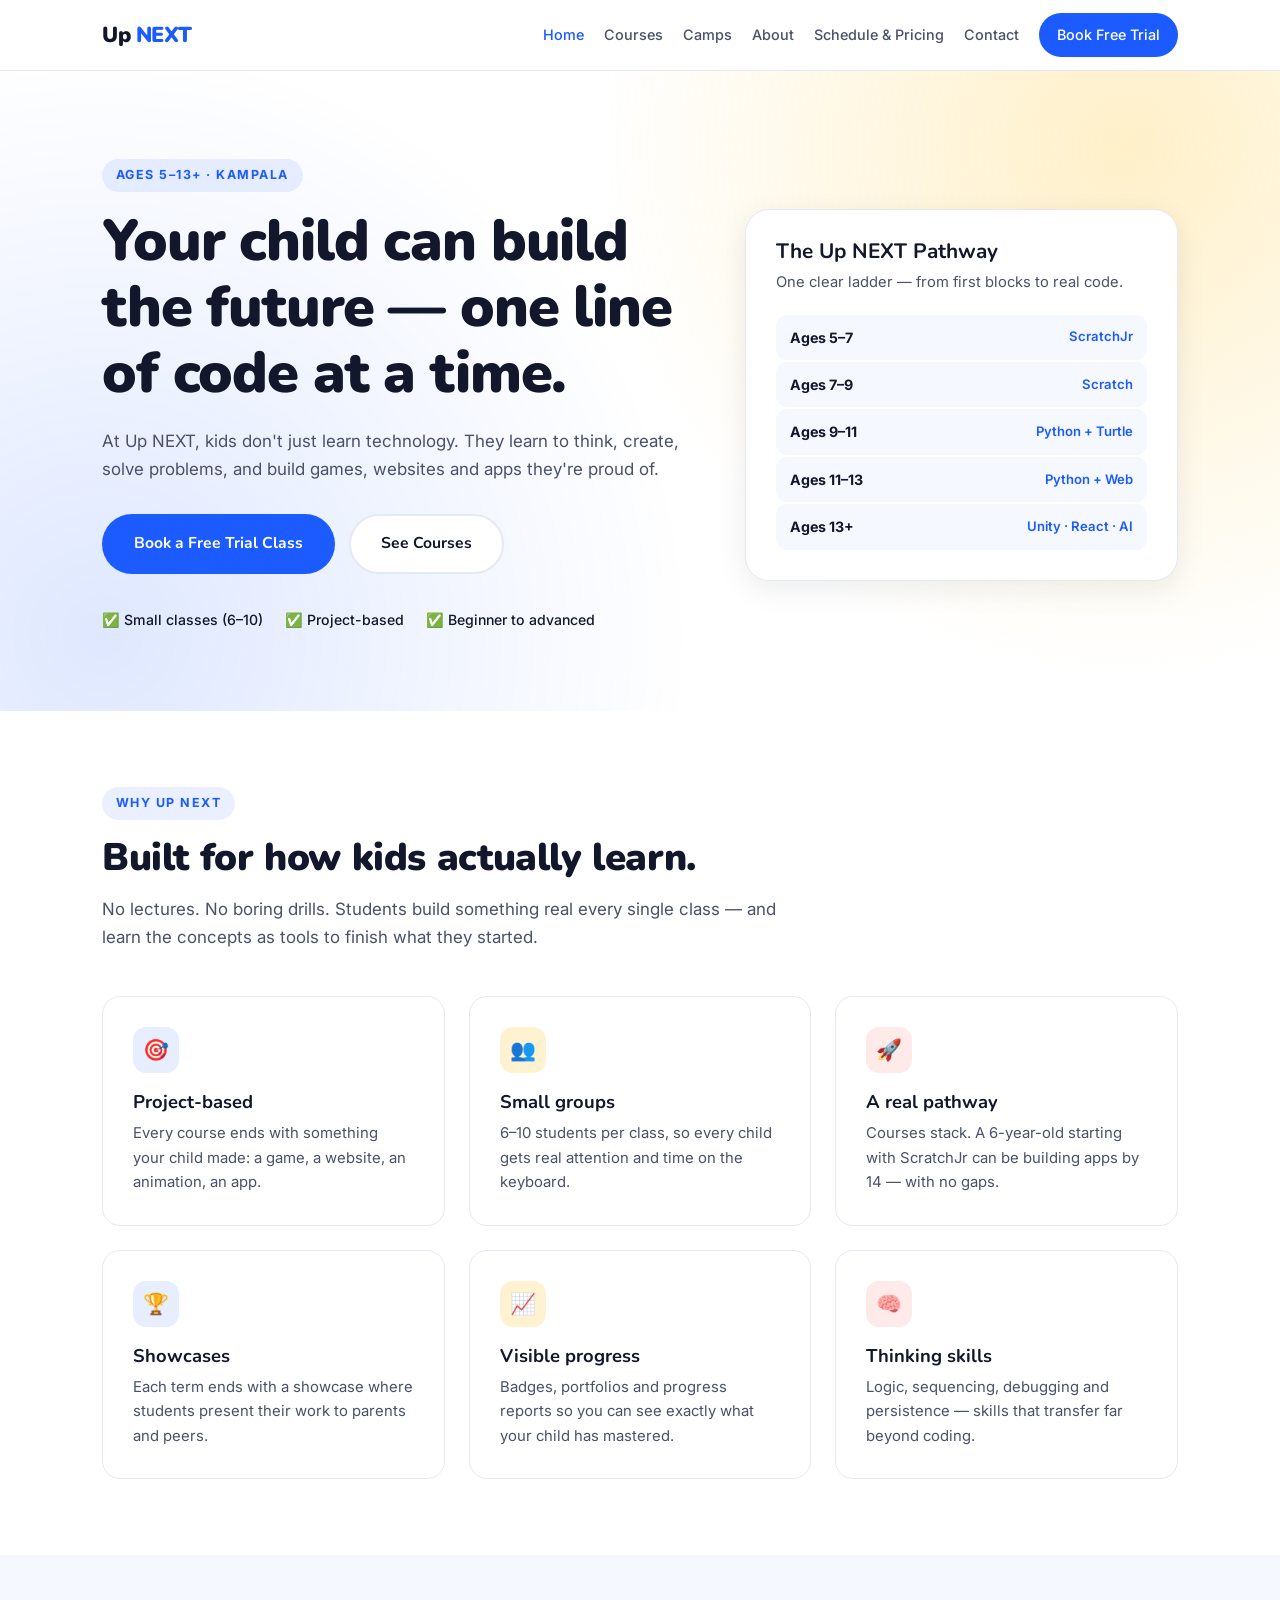
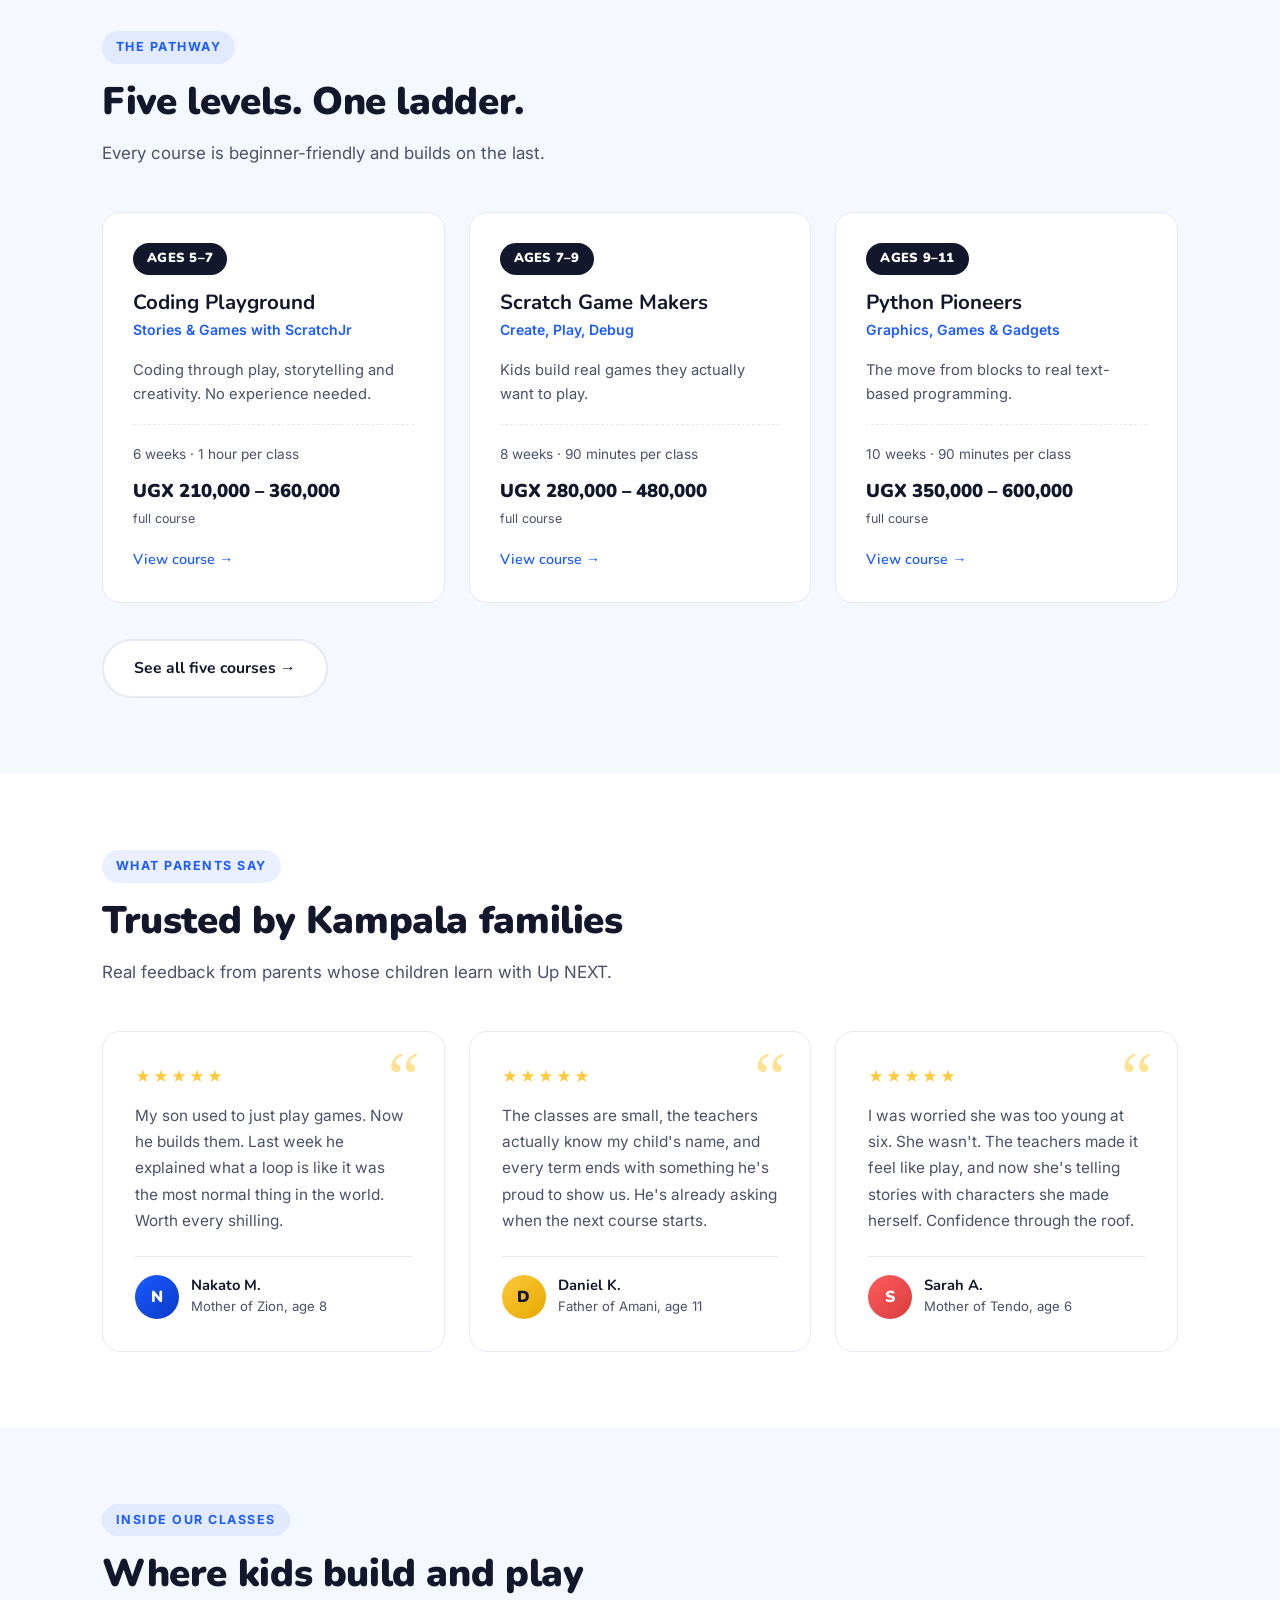
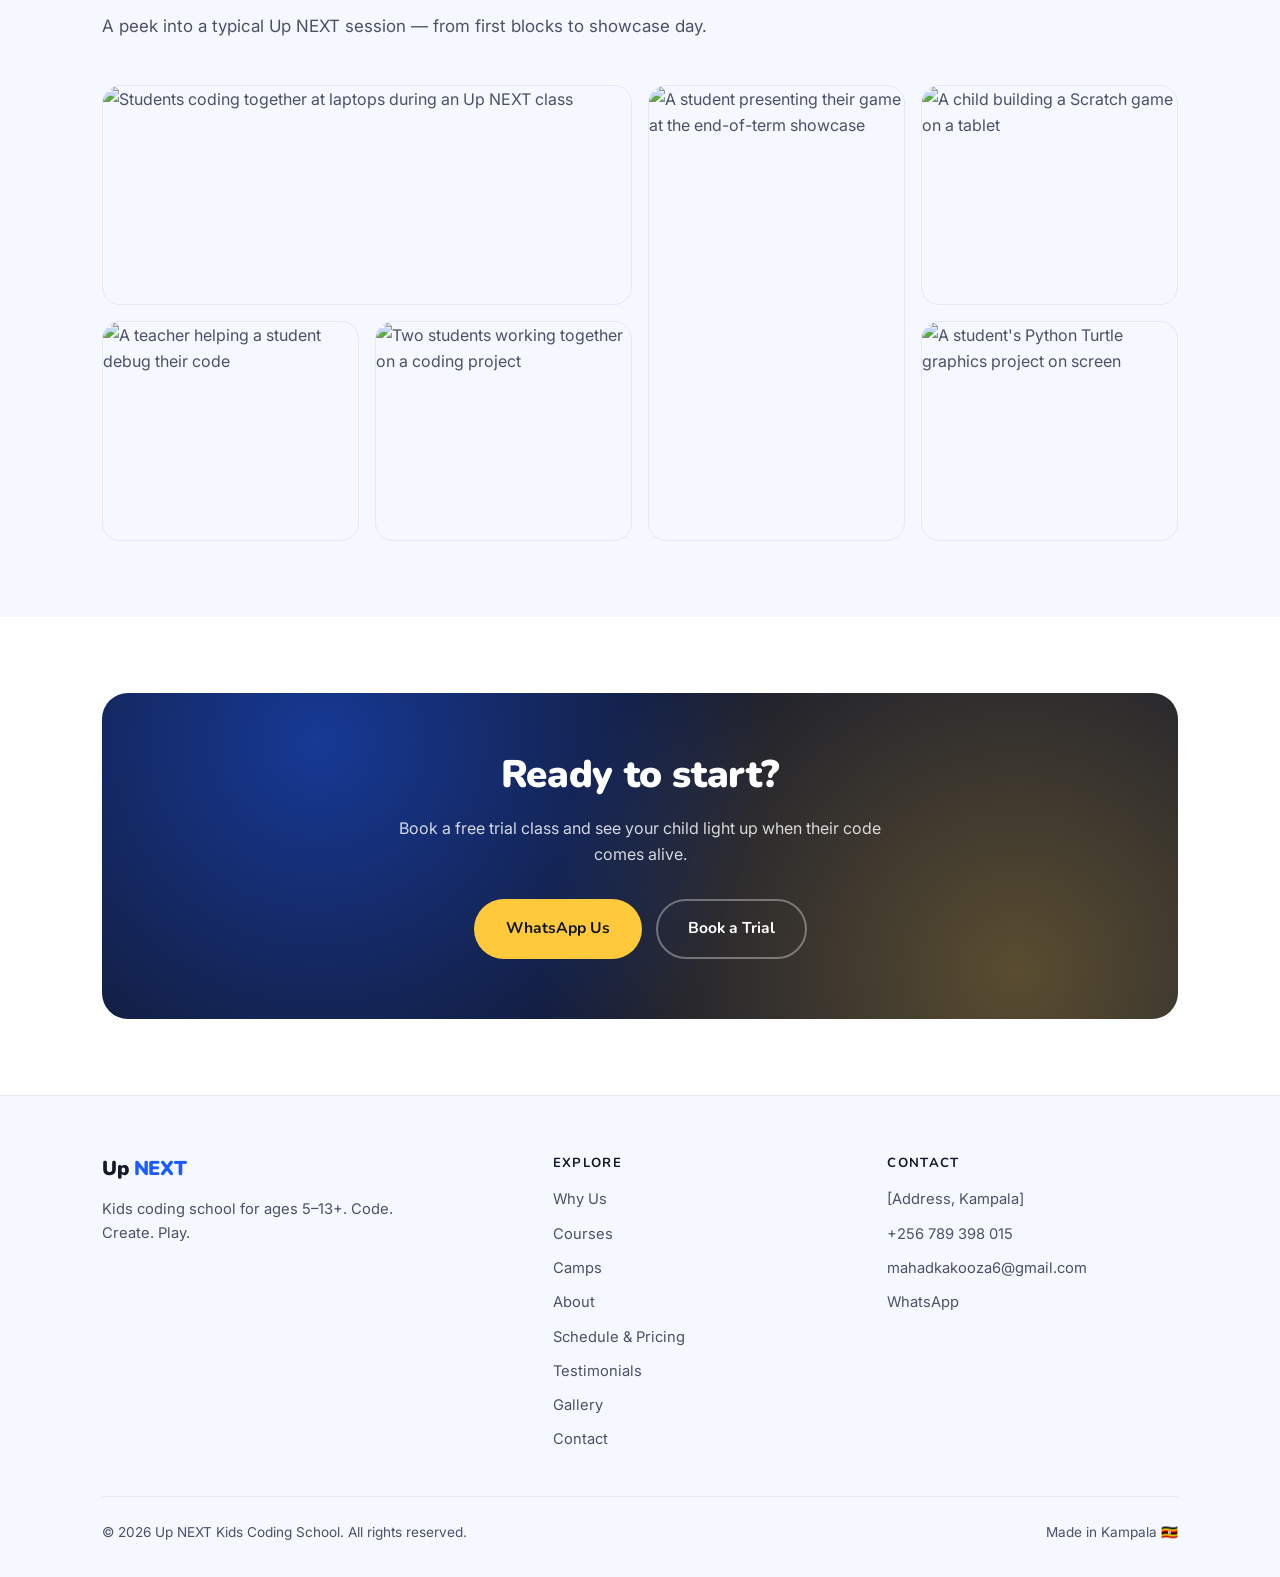
==== commit 877fce83: "little edits" ====
--- a/index.html
+++ b/index.html
@@ -298,7 +298,7 @@
       <h2>Ready to start?</h2>
       <p>Book a free trial class and see your child light up when their code comes alive.</p>
       <div class="btns">
-        <a href="https://wa.me/256XXXXXXXXX" class="btn btn-primary">WhatsApp Us</a>
+        <a href="https://wa.me/256789398015" class="btn btn-primary">WhatsApp Us</a>
         <a href="contact.html" class="btn btn-ghost">Book a Trial</a>
       </div>
     </div>
@@ -332,9 +332,9 @@
         <h4>Contact</h4>
         <ul>
           <li>[Address, Kampala]</li>
-          <li><a href="tel:+256XXXXXXXXX">+256 XXX XXX XXX</a></li>
-          <li><a href="mailto:hello@upnext.ug">hello@upnext.ug</a></li>
-          <li><a href="https://wa.me/256XXXXXXXXX">WhatsApp</a></li>
+          <li><a href="tel:+256789398015">+256 789 398 015</a></li>
+          <li><a href="mailto:mahadkakooza6@gmail.com">mahadkakooza6@gmail.com</a></li>
+          <li><a href="https://wa.me/256789398015">WhatsApp</a></li>
         </ul>
       </div>
     </div>
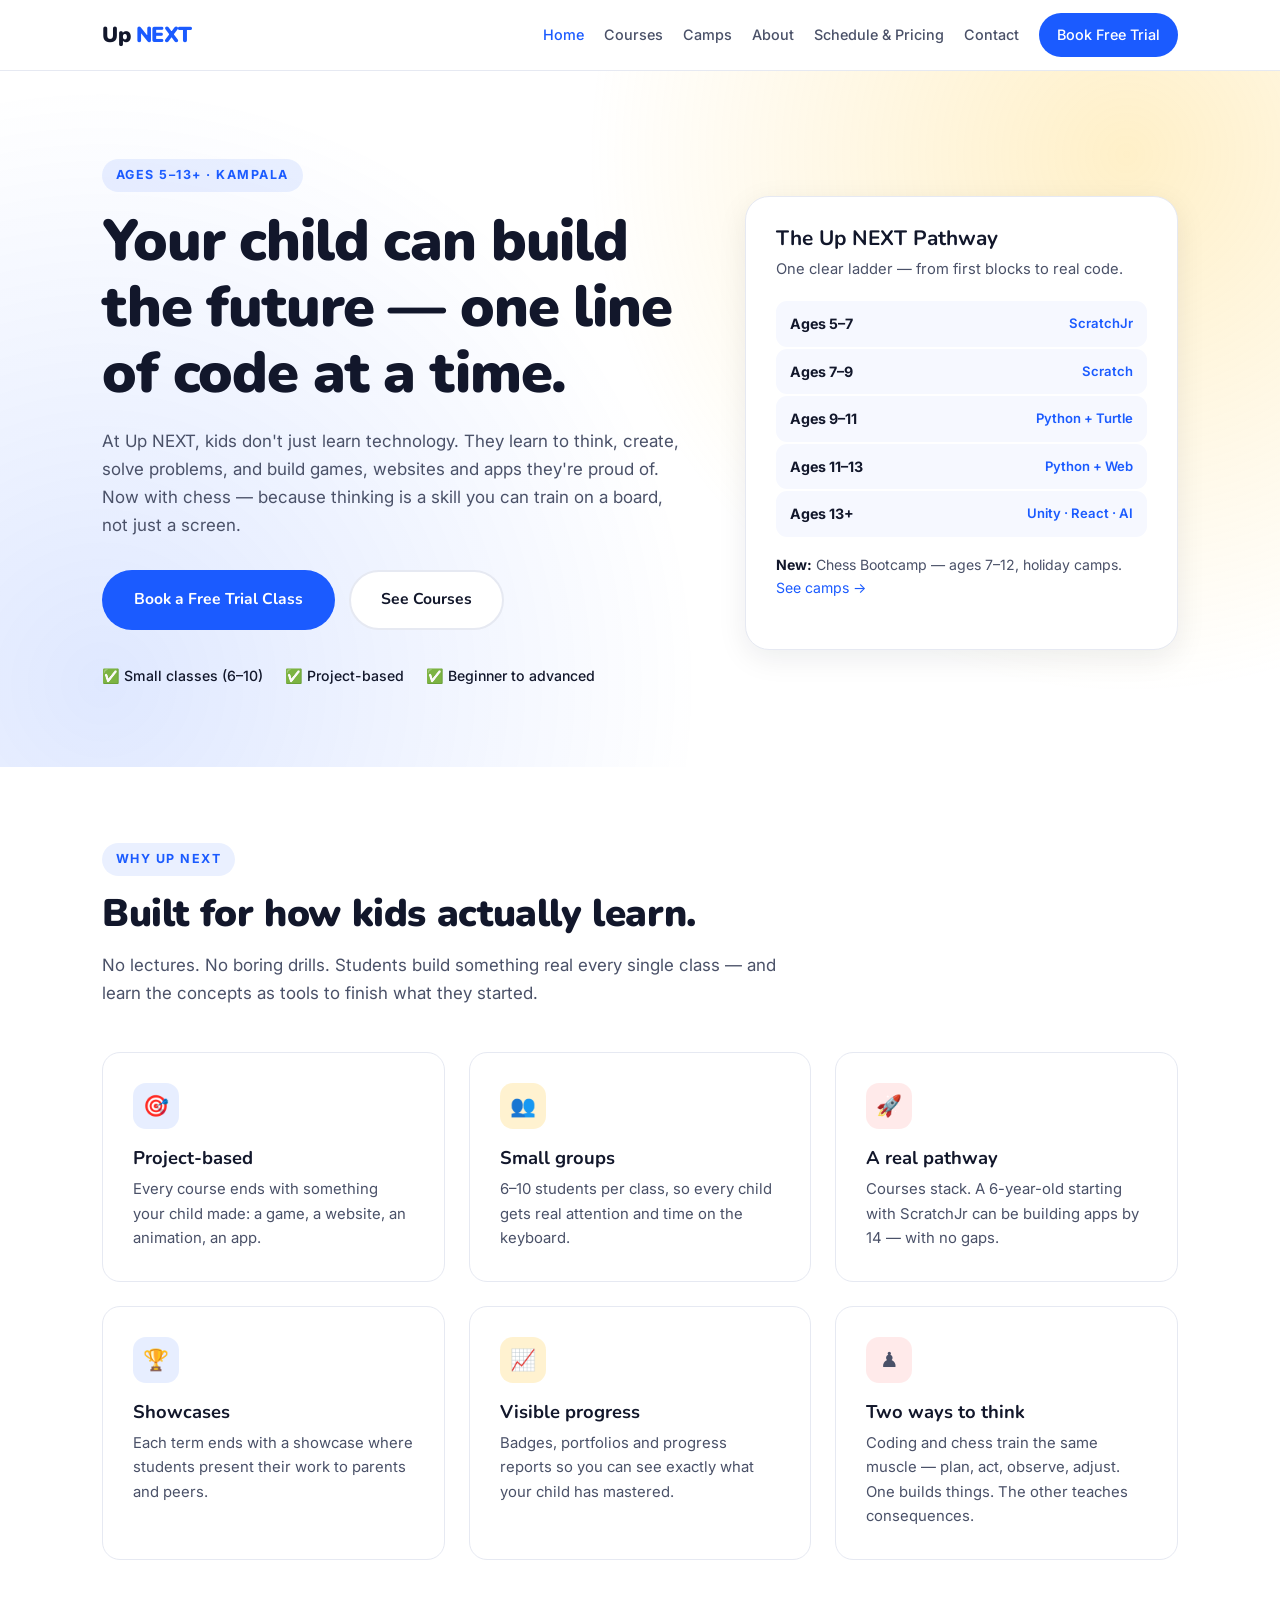
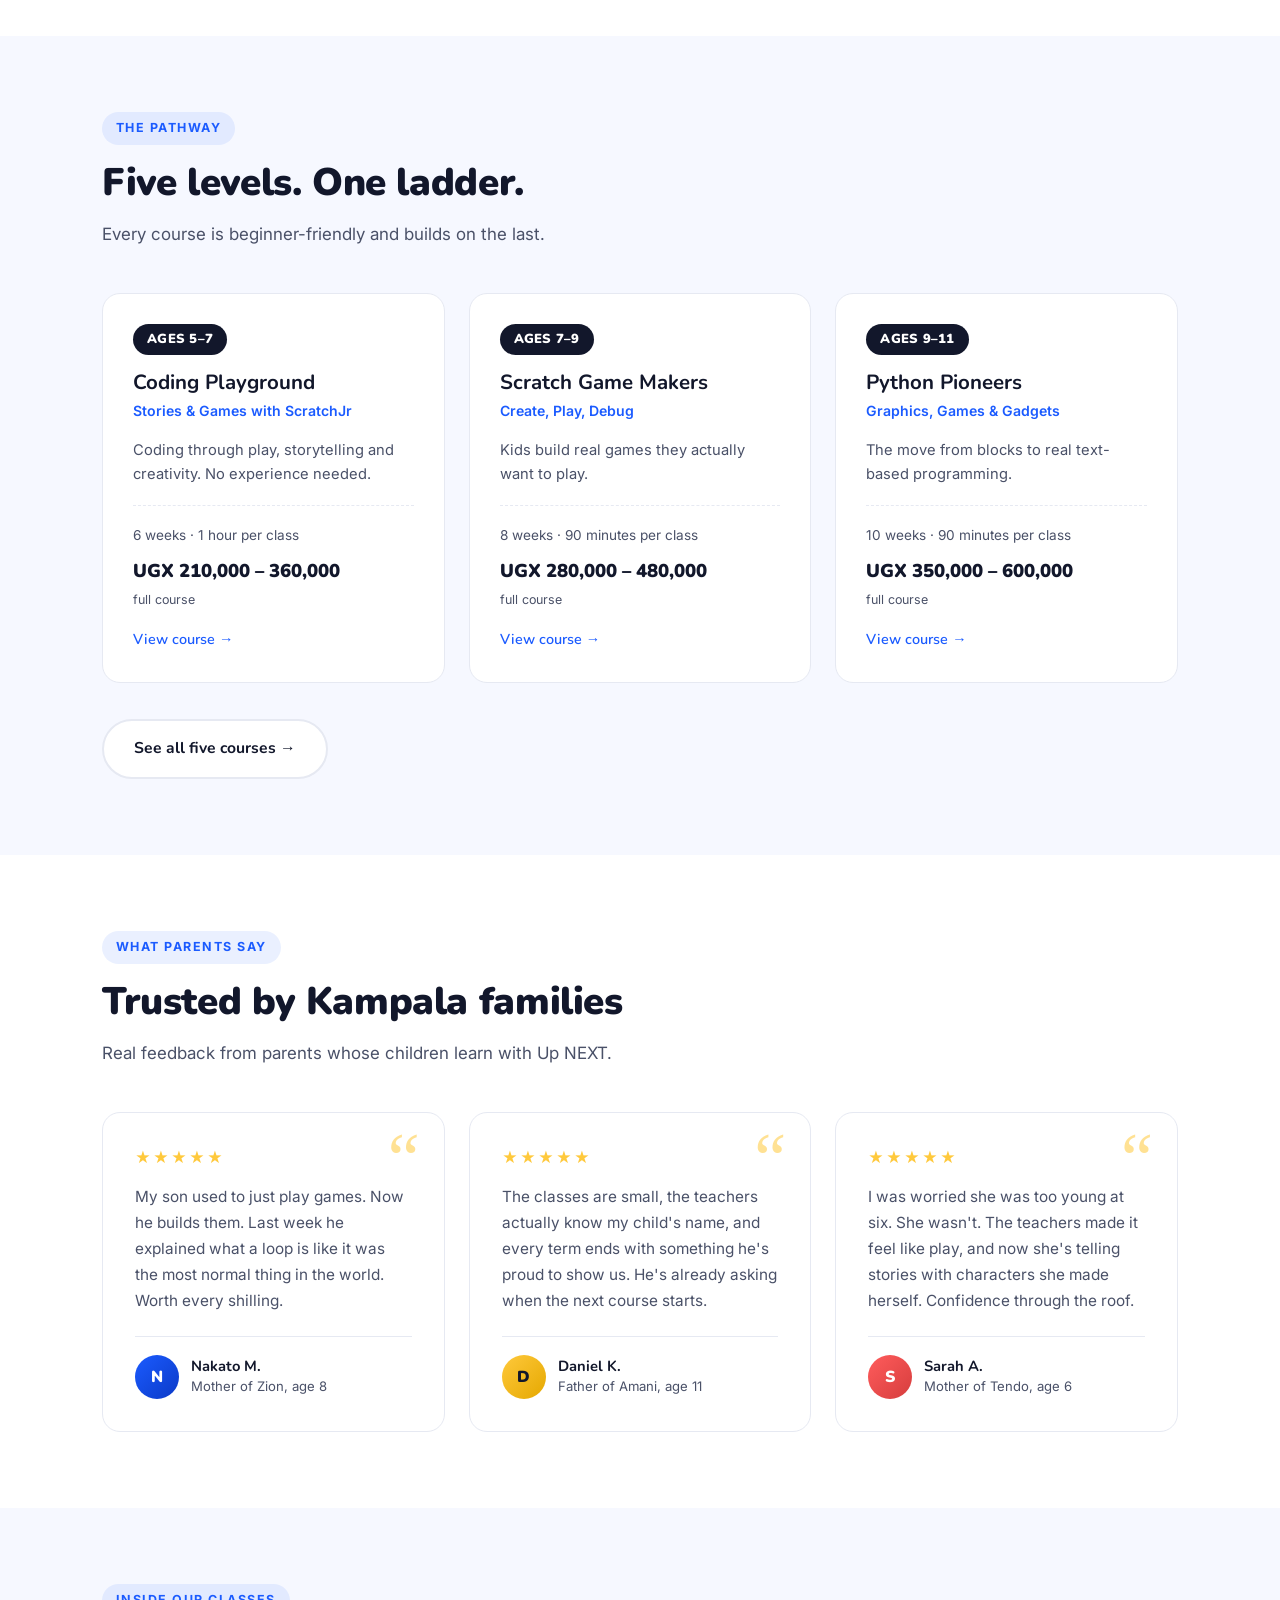
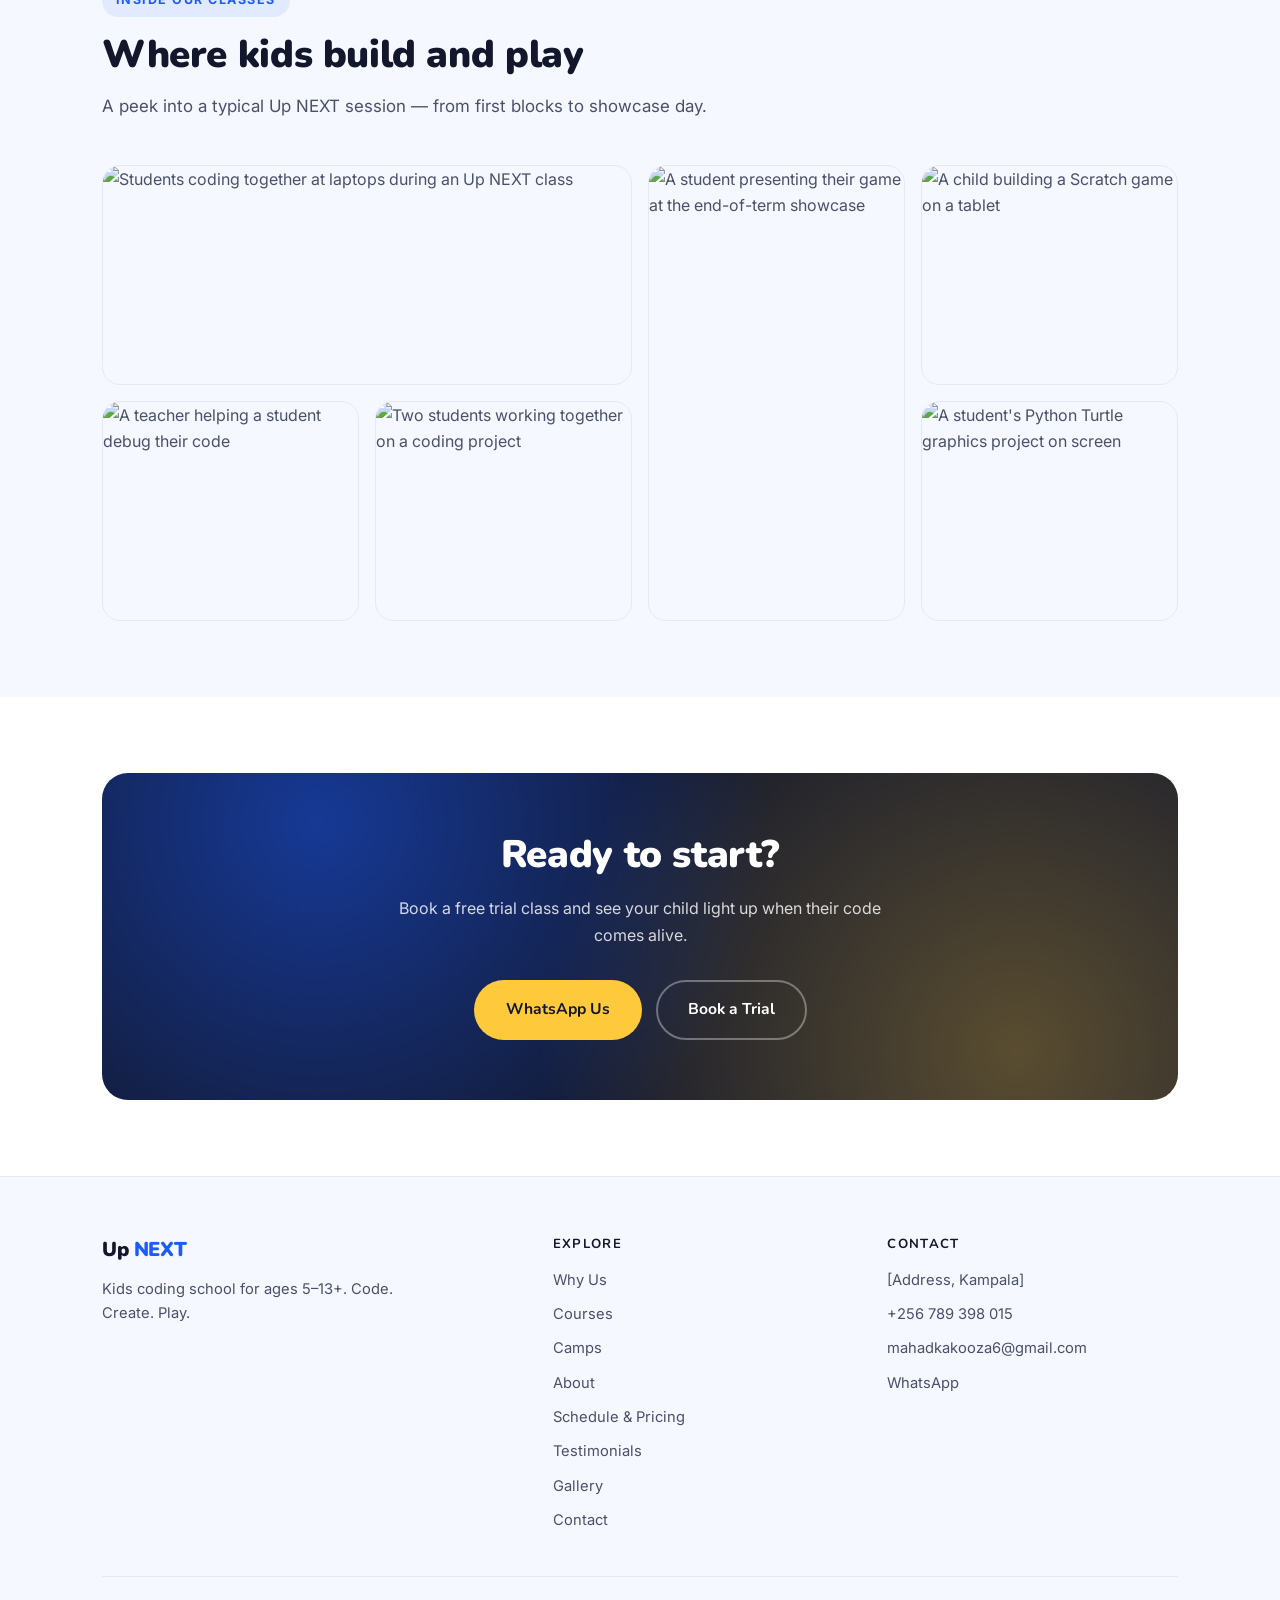
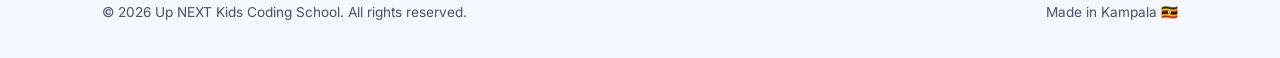
==== commit 033fc26f: "added chess" ====
--- a/index.html
+++ b/index.html
@@ -4,11 +4,11 @@
 <meta charset="UTF-8" />
 <meta name="viewport" content="width=device-width, initial-scale=1.0" />
 <title>Up NEXT — Kids Coding School | Code. Create. Play.</title>
-<meta name="description" content="Up NEXT teaches kids ages 5–13+ to code. Small classes, project-based learning, from ScratchJr to Python, web and AI. Book a free trial class in Kampala." />
+<meta name="description" content="Up NEXT teaches kids ages 5–13+ to code. Small classes, project-based learning, from ScratchJr to Python, web and AI. Now with chess camps. Book a free trial in Kampala." />
 <link rel="canonical" href="https://upnext.ug/" />
 
 <meta property="og:title" content="Up NEXT — Kids Coding School" />
-<meta property="og:description" content="Kids ages 5–13+ learn to build games, websites and apps. Small classes. Free trial class." />
+<meta property="og:description" content="Kids ages 5–13+ learn to build games, websites and apps. Now with chess camps. Free trial class." />
 <meta property="og:type" content="website" />
 <meta property="og:url" content="https://upnext.ug/" />
 <meta property="og:image" content="https://upnext.ug/assets/preview.jpg" />
@@ -47,6 +47,8 @@
       <p class="lead">
         At Up NEXT, kids don't just learn technology. They learn to think, create,
         solve problems, and build games, websites and apps they're proud of.
+        Now with chess — because thinking is a skill you can train on a board,
+        not just a screen.
       </p>
       <div class="btns">
         <a href="contact.html" class="btn btn-primary">Book a Free Trial Class</a>
@@ -69,6 +71,10 @@
         <li><b>Ages 11–13</b> <em>Python + Web</em></li>
         <li><b>Ages 13+</b> <em>Unity · React · AI</em></li>
       </ul>
+      <p style="margin-top:16px;font-size:.88rem;color:var(--body)">
+        <strong style="color:var(--ink)">New:</strong> Chess Bootcamp — ages 7–12,
+        holiday camps. <a href="camps.html">See camps →</a>
+      </p>
     </div>
   </div>
 </div>
@@ -110,9 +116,9 @@
         <p>Badges, portfolios and progress reports so you can see exactly what your child has mastered.</p>
       </div>
       <div class="card">
-        <div class="icon c">🧠</div>
-        <h3>Thinking skills</h3>
-        <p>Logic, sequencing, debugging and persistence — skills that transfer far beyond coding.</p>
+        <div class="icon c">♟️</div>
+        <h3>Two ways to think</h3>
+        <p>Coding and chess train the same muscle — plan, act, observe, adjust. One builds things. The other teaches consequences.</p>
       </div>
     </div>
   </div>
--- a/assets/styles.css
+++ b/assets/styles.css
@@ -244,12 +244,20 @@
   background:#fff;border:1px solid var(--line);border-radius:var(--radius);
   padding:36px;box-shadow:var(--shadow);
 }
+
+/* Field labels — scoped so they don't leak into radio cards or consent rows */
 .field{margin-bottom:20px}
-.field label{
+.field > label:not(.consent):not(.radio-card){
   display:block;font-size:.88rem;font-weight:600;color:var(--ink);margin-bottom:7px;
 }
-.field label .req{color:var(--coral)}
-.field input,.field select,.field textarea{
+.field > label:not(.consent):not(.radio-card) .req{color:var(--coral)}
+
+.field input[type="text"],
+.field input[type="email"],
+.field input[type="tel"],
+.field input[type="number"],
+.field select,
+.field textarea{
   width:100%;padding:13px 16px;border:1.5px solid var(--line);
   border-radius:11px;font-family:inherit;font-size:.95rem;color:var(--ink);
   background:#fff;transition:.18s;
@@ -260,6 +268,7 @@
 .field textarea{resize:vertical;min-height:120px}
 .field-row{display:grid;grid-template-columns:1fr 1fr;gap:20px}
 @media(max-width:640px){.field-row{grid-template-columns:1fr;gap:0}}
+
 .hint{font-size:.82rem;color:var(--body);margin-top:6px}
 .hp{position:absolute;left:-9999px;opacity:0;height:0;width:0}
 
@@ -280,36 +289,83 @@
   border:1px solid rgba(255,92,92,.3);color:#B3261E;
 }
 
-/* Radio cards (booking form) */
-.radio-row{display:grid;grid-template-columns:1fr 1fr;gap:12px}
-@media(max-width:520px){.radio-row{grid-template-columns:1fr}}
-.radio-card{position:relative;display:block;cursor:pointer}
-.radio-card input{position:absolute;opacity:0;pointer-events:none}
-.rc-inner{
-  border:1.5px solid var(--line);border-radius:12px;padding:16px 18px;
-  transition:.18s;background:#fff;height:100%;
-}
-.radio-card input:checked + .rc-inner{
-  border-color:var(--blue);background:rgba(27,91,255,.05);
-  box-shadow:0 0 0 3px rgba(27,91,255,.1);
-}
-.radio-card input:focus-visible + .rc-inner{
-  outline:2px solid var(--blue);outline-offset:2px;
-}
-.rc-title{
-  font-family:'Nunito',sans-serif;font-weight:700;color:var(--ink);
-  font-size:.95rem;display:block;
-}
-.rc-sub{font-size:.82rem;color:var(--body);display:block;margin-top:3px}
-
-/* Consent checkboxes */
+/* ---------- Consent checkboxes ---------- */
 .consent{
   display:flex;gap:12px;align-items:flex-start;
   font-size:.88rem;line-height:1.55;font-weight:400;color:var(--body);
-}
-.consent input{
+  cursor:pointer;
+}
+.consent input[type="checkbox"]{
   width:auto;margin-top:3px;flex-shrink:0;
-  accent-color:var(--blue);transform:scale(1.15);
+  accent-color:var(--blue);transform:scale(1.15);cursor:pointer;
+}
+
+/* ---------- Radio card selector ---------- */
+.radio-row{
+  display:grid;grid-template-columns:1fr 1fr;gap:14px;margin-top:2px;
+}
+@media(max-width:560px){.radio-row{grid-template-columns:1fr}}
+
+.radio-card{
+  position:relative;display:block;cursor:pointer;
+}
+.radio-card input{
+  position:absolute;opacity:0;pointer-events:none;width:0;height:0;
+}
+
+.rc-inner{
+  display:flex;align-items:flex-start;gap:14px;
+  border:2px solid var(--line);border-radius:14px;
+  padding:18px 20px;background:#fff;height:100%;min-height:96px;
+  transition:border-color .18s, background .18s, box-shadow .18s;
+}
+.radio-card:hover .rc-inner{
+  border-color:#C9D4F5;background:#FAFBFF;
+}
+
+.rc-radio{
+  width:22px;height:22px;border-radius:50%;
+  border:2px solid var(--line);flex-shrink:0;
+  display:grid;place-items:center;background:#fff;
+  transition:border-color .18s;margin-top:2px;
+}
+.rc-radio::after{
+  content:"";width:10px;height:10px;border-radius:50%;
+  background:var(--blue);transform:scale(0);
+  transition:transform .18s;
+}
+
+.rc-body{
+  display:flex;flex-direction:column;gap:4px;flex:1;min-width:0;
+}
+.rc-title{
+  font-family:'Nunito',sans-serif;font-weight:900;
+  font-size:1rem;color:var(--ink);line-height:1.25;
+}
+.rc-sub{
+  font-size:.86rem;color:var(--body);line-height:1.4;
+}
+
+/* Checked state */
+.radio-card input:checked + .rc-inner{
+  border-color:var(--blue);
+  background:rgba(27,91,255,.04);
+  box-shadow:0 0 0 4px rgba(27,91,255,.08);
+}
+.radio-card input:checked + .rc-inner .rc-radio{
+  border-color:var(--blue);
+}
+.radio-card input:checked + .rc-inner .rc-radio::after{
+  transform:scale(1);
+}
+.radio-card input:checked + .rc-inner .rc-title,
+.radio-card input:checked + .rc-inner .rc-sub{
+  color:var(--blue-dark);
+}
+
+/* Keyboard focus */
+.radio-card input:focus-visible + .rc-inner{
+  outline:2px solid var(--blue);outline-offset:3px;
 }
 
 /* Summary lists in sidebar */
